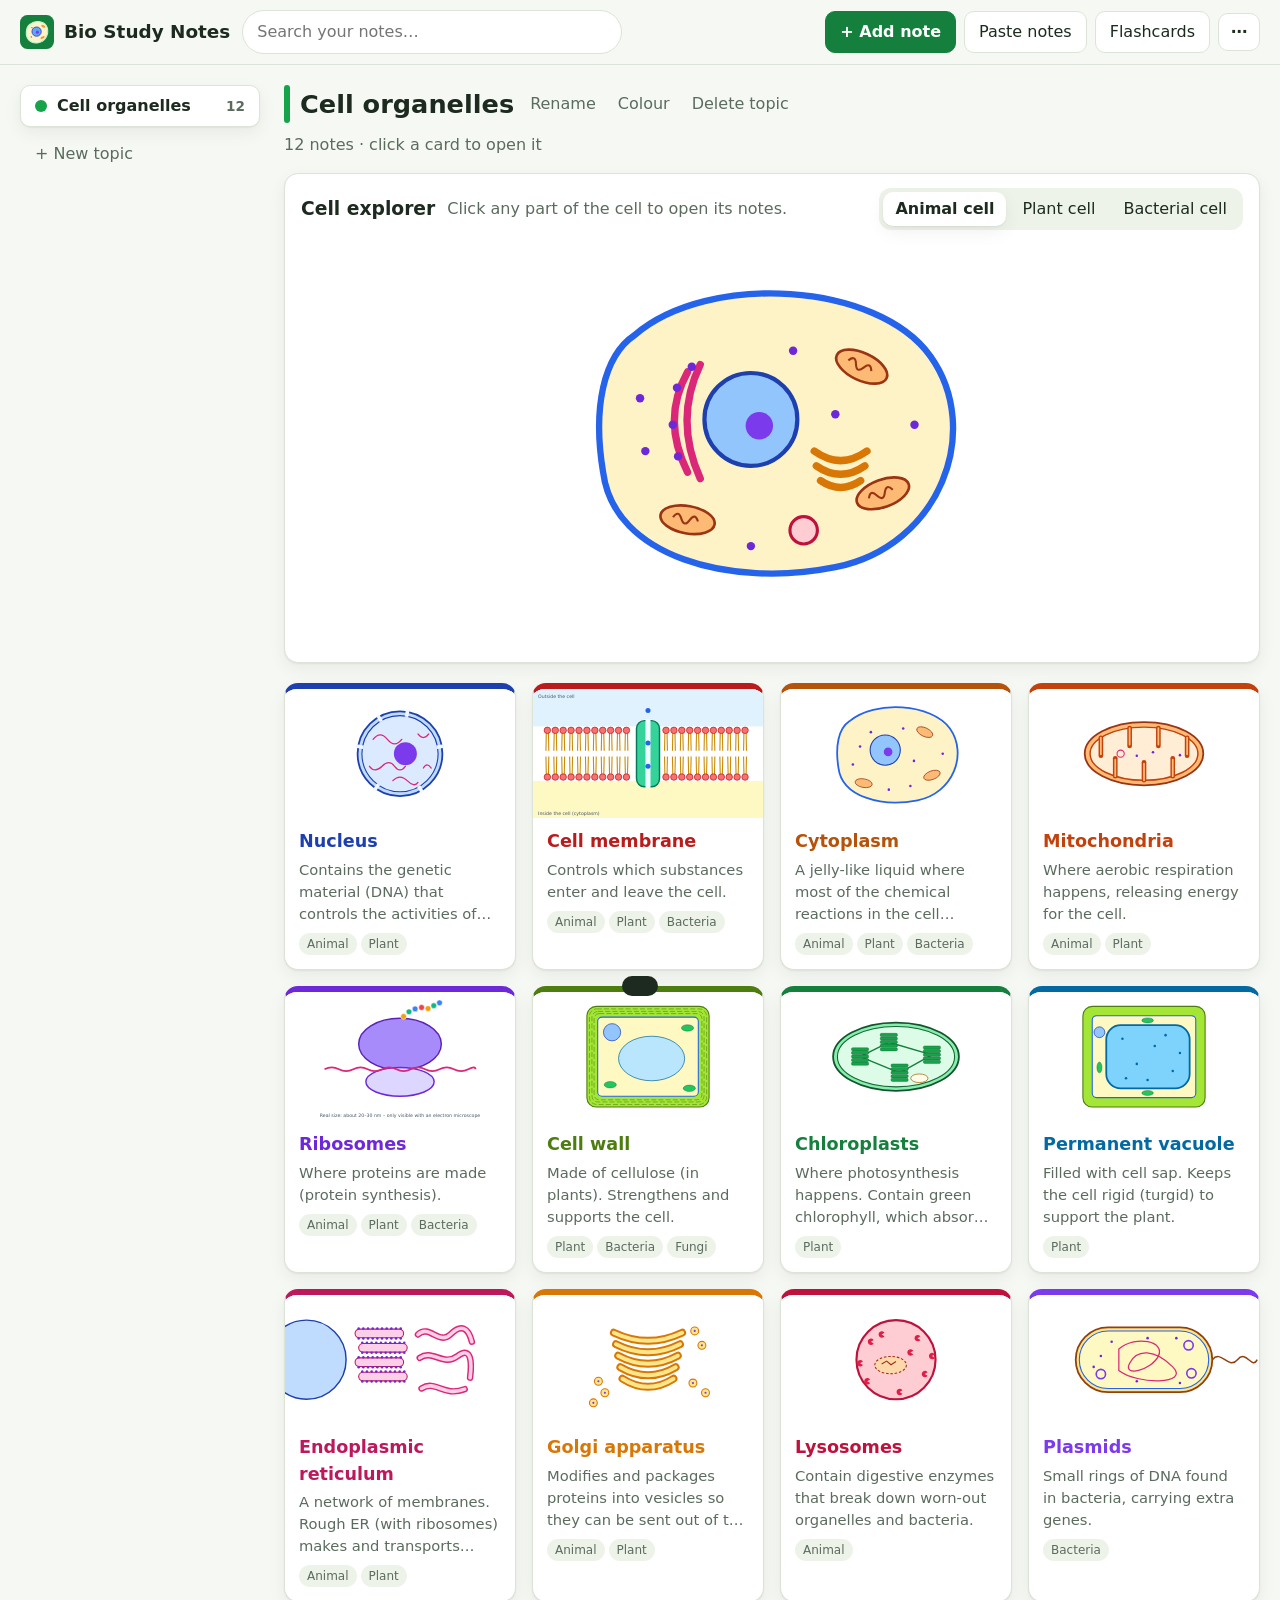
==== biology/index.html @ 231c959c "Add Bio Study Notes: a separate biology revision app in biology/ Topics of clickable note cards, col" ====
<!doctype html>
<html lang="en">
<head>
  <meta charset="utf-8">
  <meta name="viewport" content="width=device-width, initial-scale=1">
  <title>Bio Study Notes</title>
  <meta name="description" content="Organise your biology notes into topics with coloured, labelled diagrams and flashcards.">
  <meta name="theme-color" content="#15803d">
  <link rel="manifest" href="manifest.webmanifest">
  <link rel="icon" href="icons/icon.svg" type="image/svg+xml">
  <link rel="apple-touch-icon" href="icons/icon-192.png">
  <link rel="stylesheet" href="style.css">
</head>
<body>
  <header class="top">
    <a class="brand" href="./"><img src="icons/icon.svg" alt="" width="34" height="34"><span>Bio Study Notes</span></a>
    <input id="search" type="search" placeholder="Search your notes…" aria-label="Search your notes">
    <div class="actions">
      <button id="btn-add" class="primary">+ Add note</button>
      <button id="btn-paste">Paste notes</button>
      <button id="btn-cards">Flashcards</button>
      <button id="btn-install" hidden>Install app</button>
      <details class="more">
        <summary aria-label="More options">⋯</summary>
        <div class="menu">
          <button id="btn-export">Download a backup</button>
          <button id="btn-import">Load a backup…</button>
          <button id="btn-reset">Reset to starter notes</button>
          <input id="file-import" type="file" accept=".json,application/json" hidden>
        </div>
      </details>
    </div>
  </header>
  <div class="layout">
    <nav id="topics" aria-label="Topics"></nav>
    <main id="main"></main>
  </div>
  <dialog id="dlg"></dialog>
  <div id="toast" role="status"></div>
  <script type="module" src="app.js"></script>
</body>
</html>
---- biology/style.css ----
:root {
  --bg: #f6f8f4; --panel: #ffffff; --panel2: #eef3ea; --ink: #1c2a1f; --muted: #5b6b5e; --line: #dbe4d6;
  --accent: #15803d; --accent-ink: #ffffff; --shadow: 0 1px 2px rgb(0 0 0 / .06), 0 6px 18px rgb(0 0 0 / .06);
  --fig: #ffffff; --radius: 14px;
  color-scheme: light;
}
@media (prefers-color-scheme: dark) {
  :root:not([data-theme="light"]) {
    --bg: #121814; --panel: #1b231d; --panel2: #232d25; --ink: #e8efe9; --muted: #9fb0a2; --line: #2f3b31;
    --accent: #22c55e; --accent-ink: #062b12; --shadow: 0 1px 2px rgb(0 0 0 / .4); --fig: #f8faf7; color-scheme: dark;
  }
}
:root[data-theme="dark"] {
  --bg: #121814; --panel: #1b231d; --panel2: #232d25; --ink: #e8efe9; --muted: #9fb0a2; --line: #2f3b31;
  --accent: #22c55e; --accent-ink: #062b12; --shadow: 0 1px 2px rgb(0 0 0 / .4); --fig: #f8faf7; color-scheme: dark;
}

* { box-sizing: border-box; }
body { margin: 0; background: var(--bg); color: var(--ink); font: 16px/1.5 system-ui, -apple-system, "Segoe UI", Roboto, sans-serif; }
button, input, select, textarea { font: inherit; color: inherit; }
button { cursor: pointer; border: 1px solid var(--line); background: var(--panel); border-radius: 10px; padding: 8px 14px; }
button:hover { border-color: var(--accent); }
button.primary { background: var(--accent); color: var(--accent-ink); border-color: var(--accent); font-weight: 600; }
button.danger { color: #dc2626; }
button.link { border: none; background: none; padding: 4px 6px; color: var(--muted); }
:focus-visible { outline: 3px solid color-mix(in srgb, var(--accent) 60%, transparent); outline-offset: 2px; }

/* header */
.top { position: sticky; top: 0; z-index: 5; display: flex; gap: 12px; align-items: center; flex-wrap: wrap;
  padding: 10px 20px; background: color-mix(in srgb, var(--bg) 88%, transparent); backdrop-filter: blur(8px); border-bottom: 1px solid var(--line); }
.brand { display: flex; align-items: center; gap: 10px; font-weight: 700; font-size: 1.15rem; color: inherit; text-decoration: none; }
#search { flex: 1 1 200px; max-width: 380px; padding: 9px 14px; border-radius: 999px; border: 1px solid var(--line); background: var(--panel); }
.actions { display: flex; gap: 8px; align-items: center; margin-left: auto; flex-wrap: wrap; }
.more { position: relative; }
.more summary { list-style: none; cursor: pointer; padding: 6px 12px; border: 1px solid var(--line); border-radius: 10px; background: var(--panel); font-weight: 700; }
.more summary::-webkit-details-marker { display: none; }
.menu { position: absolute; right: 0; top: calc(100% + 6px); display: grid; gap: 4px; padding: 6px; min-width: 210px;
  background: var(--panel); border: 1px solid var(--line); border-radius: 12px; box-shadow: var(--shadow); }
.menu button { border: none; text-align: left; }
.menu button:hover { background: var(--panel2); }

/* layout */
.layout { display: grid; grid-template-columns: 240px 1fr; gap: 24px; max-width: 1300px; margin: 0 auto; padding: 20px; }
#topics { display: flex; flex-direction: column; gap: 6px; position: sticky; top: 80px; align-self: start; }
.topic { display: flex; align-items: center; gap: 10px; text-align: left; border-color: transparent; background: transparent; }
.topic .dot { width: 12px; height: 12px; border-radius: 50%; background: var(--c); flex: none; }
.topic .nm { flex: 1; }
.topic .n { color: var(--muted); font-size: .85rem; }
.topic.on { background: var(--panel); border-color: var(--line); box-shadow: var(--shadow); font-weight: 600; }
.topic.add { color: var(--muted); }

main h2 { margin: 0; font-size: 1.6rem; }
.main-head { display: flex; align-items: center; gap: 10px; flex-wrap: wrap; margin-bottom: 16px; }
.main-head .bar { width: 6px; align-self: stretch; border-radius: 3px; background: var(--c); }
.main-head .sub { color: var(--muted); width: 100%; margin: 0; }

/* cell explorer */
.explorer { background: var(--panel); border: 1px solid var(--line); border-radius: var(--radius); padding: 14px 16px; margin-bottom: 20px; box-shadow: var(--shadow); }
.ex-head { display: flex; align-items: center; gap: 12px; flex-wrap: wrap; }
.ex-head h3 { margin: 0; }
.ex-head p { margin: 0; color: var(--muted); flex: 1; }
.tabs { display: flex; gap: 4px; background: var(--panel2); padding: 4px; border-radius: 12px; }
.tabs button { border: none; background: none; padding: 5px 12px; }
.tabs button.on { background: var(--panel); box-shadow: var(--shadow); font-weight: 600; }
.ex-svg { background: var(--fig); border-radius: 12px; margin-top: 10px; }
svg.cell { display: block; width: 100%; max-height: 380px; }
.part { cursor: pointer; transition: filter .15s; outline: none; }
.part:hover, .part:focus-visible { filter: brightness(1.12) drop-shadow(0 0 6px rgb(0 0 0 / .35)); }
.ex-tip { min-height: 1.5em; color: var(--muted); font-size: .9rem; margin: 6px 2px 0; }

/* cards */
.grid { display: grid; grid-template-columns: repeat(auto-fill, minmax(220px, 1fr)); gap: 16px; }
.card { display: flex; flex-direction: column; padding: 0; overflow: hidden; text-align: left; border-radius: var(--radius);
  border: 1px solid var(--line); box-shadow: var(--shadow); border-top: 6px solid var(--c); transition: transform .12s, box-shadow .12s; }
.card:hover { transform: translateY(-2px); border-color: var(--c); }
.thumb { background: var(--fig); aspect-ratio: 16 / 9; display: grid; place-items: center; overflow: hidden; }
.thumb svg, .thumb img { width: 100%; height: 100%; object-fit: cover; }
.thumb .initial { font-size: 2.6rem; font-weight: 800; color: var(--c); }
.card .body { padding: 10px 14px 14px; }
.card h3 { margin: 0 0 4px; color: var(--c); font-size: 1.1rem; }
.card p { margin: 0; color: var(--muted); font-size: .92rem; display: -webkit-box; -webkit-line-clamp: 3; -webkit-box-orient: vertical; overflow: hidden; }
.chips { display: flex; gap: 4px; flex-wrap: wrap; margin-top: 8px; }
.chip { font-size: .75rem; padding: 2px 8px; border-radius: 999px; background: var(--panel2); color: var(--muted); }
.empty { text-align: center; color: var(--muted); padding: 40px 10px; border: 2px dashed var(--line); border-radius: var(--radius); }
.empty button { margin: 6px; }
.where { font-size: .8rem; color: var(--muted); }

/* dialogs */
dialog { border: none; border-radius: 18px; padding: 0; background: var(--panel); color: var(--ink); width: min(1040px, calc(100vw - 24px)); max-height: calc(100vh - 24px); box-shadow: 0 20px 60px rgb(0 0 0 / .35); }
dialog::backdrop { background: rgb(10 20 12 / .55); }
dialog.small { width: min(620px, calc(100vw - 24px)); }
.dlg-head { display: flex; align-items: flex-start; gap: 12px; padding: 18px 22px 12px; border-bottom: 1px solid var(--line); }
.dlg-head h2 { margin: 0; color: var(--c, var(--ink)); font-size: 1.7rem; line-height: 1.2; }
.dlg-head .grow { flex: 1; }
.dlg-body { padding: 18px 22px; }
.dlg-foot { display: flex; align-items: center; gap: 8px; padding: 12px 22px 18px; border-top: 1px solid var(--line); flex-wrap: wrap; }
.dlg-foot .grow { flex: 1; text-align: center; color: var(--muted); font-size: .9rem; }

/* detail */
.detail .dlg-head { border-top: 8px solid var(--c); border-radius: 18px 18px 0 0; }
.d-body { display: grid; grid-template-columns: minmax(0, 1fr) minmax(0, 1.35fr); gap: 24px; }
.d-body.textonly { grid-template-columns: 1fr; }
.def { font-size: 1.15rem; margin: 0 0 14px; padding: 12px 14px; border-left: 5px solid var(--c); background: var(--panel2); border-radius: 0 10px 10px 0; }
.d-text h4 { margin: 16px 0 6px; font-size: .8rem; text-transform: uppercase; letter-spacing: .06em; color: var(--muted); }
.d-text ul { margin: 0; padding-left: 20px; }
.legend { list-style: none; margin: 0; padding: 0; display: grid; gap: 4px; }
.legend li { padding: 5px 8px; border-radius: 8px; cursor: pointer; border-left: 5px solid var(--lc); }
.legend li:hover, .legend li.hover { background: var(--panel2); }
.legend b { color: var(--lc); transition: filter .2s; }
@media (prefers-color-scheme: dark) { .legend b { color: color-mix(in srgb, var(--lc) 55%, white); } }
.legend span { color: var(--muted); font-size: .92rem; }
.fig { background: var(--fig); border-radius: 12px; border: 1px solid var(--line); }
svg.dg { display: block; width: 100%; height: auto; }
svg.dg text { font: 700 15px system-ui, sans-serif; paint-order: stroke; stroke: #fff; stroke-width: 4px; transition: opacity .2s; }
svg.dg text.note { font-weight: 500; font-size: 13px; fill: #475569; stroke: none; }
svg.dg .lb { transition: opacity .15s; }
svg.dg.hl .lb { opacity: .2; }
svg.dg.hl .lb.on { opacity: 1; }
.quiz svg.dg .lb text { opacity: 0; }
.quiz svg.dg .lb.show text { opacity: 1; }
.quiz .legend b { filter: blur(6px); }
.quiz .legend li.show b { filter: none; }
.quiz-toggle { display: flex; gap: 8px; align-items: center; margin-top: 10px; color: var(--muted); font-size: .92rem; cursor: pointer; }
.myimg { margin: 14px 0 0; }
.myimg img { width: 100%; border-radius: 12px; border: 1px solid var(--line); }
.myimg figcaption { color: var(--muted); font-size: .85rem; }

/* forms */
.form { display: grid; gap: 14px; }
.form label { display: grid; gap: 4px; font-weight: 600; font-size: .92rem; }
.form small { font-weight: 400; color: var(--muted); }
.form input[type=text], .form textarea, .form select { padding: 9px 12px; border-radius: 10px; border: 1px solid var(--line); background: var(--bg); font-weight: 400; }
.form textarea { resize: vertical; min-height: 80px; }
.row2 { display: grid; grid-template-columns: 1fr 1fr; gap: 14px; }
.preview { background: var(--fig); border-radius: 10px; border: 1px solid var(--line); max-width: 360px; }
.preview:empty { display: none; }
.imgrow { display: flex; gap: 10px; align-items: center; flex-wrap: wrap; }
.imgrow img { max-height: 90px; border-radius: 8px; border: 1px solid var(--line); }
.hint { background: var(--panel2); border-radius: 10px; padding: 10px 14px; font-size: .9rem; color: var(--muted); margin: 0; }
.hint code { white-space: pre; display: block; color: var(--ink); margin-top: 6px; font-size: .85rem; }

/* flashcards */
.fc { min-height: 260px; display: grid; place-items: center; text-align: center; padding: 20px; border-radius: 16px; border: 2px solid var(--c); background: var(--panel2); }
.fc .q { font-size: 1.3rem; max-width: 640px; }
.fc .a { font-size: 1.15rem; margin-top: 14px; padding-top: 14px; border-top: 2px dashed var(--line); color: var(--c); font-weight: 600; }
.fc .fig { max-width: 560px; margin: 10px auto 0; }
.fc-bar { height: 8px; border-radius: 4px; background: var(--panel2); overflow: hidden; margin-bottom: 14px; }
.fc-bar div { height: 100%; background: var(--accent); transition: width .2s; }
.score { font-size: 3rem; font-weight: 800; color: var(--accent); margin: 0; }

#toast { position: fixed; left: 50%; bottom: 24px; transform: translate(-50%, 120px); background: #1c2a1f; color: #fff; padding: 10px 18px; border-radius: 12px; transition: transform .25s; z-index: 50; max-width: calc(100vw - 32px); }
#toast.show { transform: translate(-50%, 0); }

@media (max-width: 800px) {
  .top { padding: 10px 16px; }
  .actions { margin-left: 0; }
  .layout { grid-template-columns: 1fr; padding: 12px 16px; gap: 14px; }
  #topics { position: static; flex-direction: row; overflow-x: auto; padding-bottom: 4px; }
  .topic { flex: none; }
  .d-body, .row2 { grid-template-columns: 1fr; }
  .dlg-head, .dlg-body, .dlg-foot { padding-left: 16px; padding-right: 16px; }
  .dlg-head h2 { font-size: 1.35rem; }
}
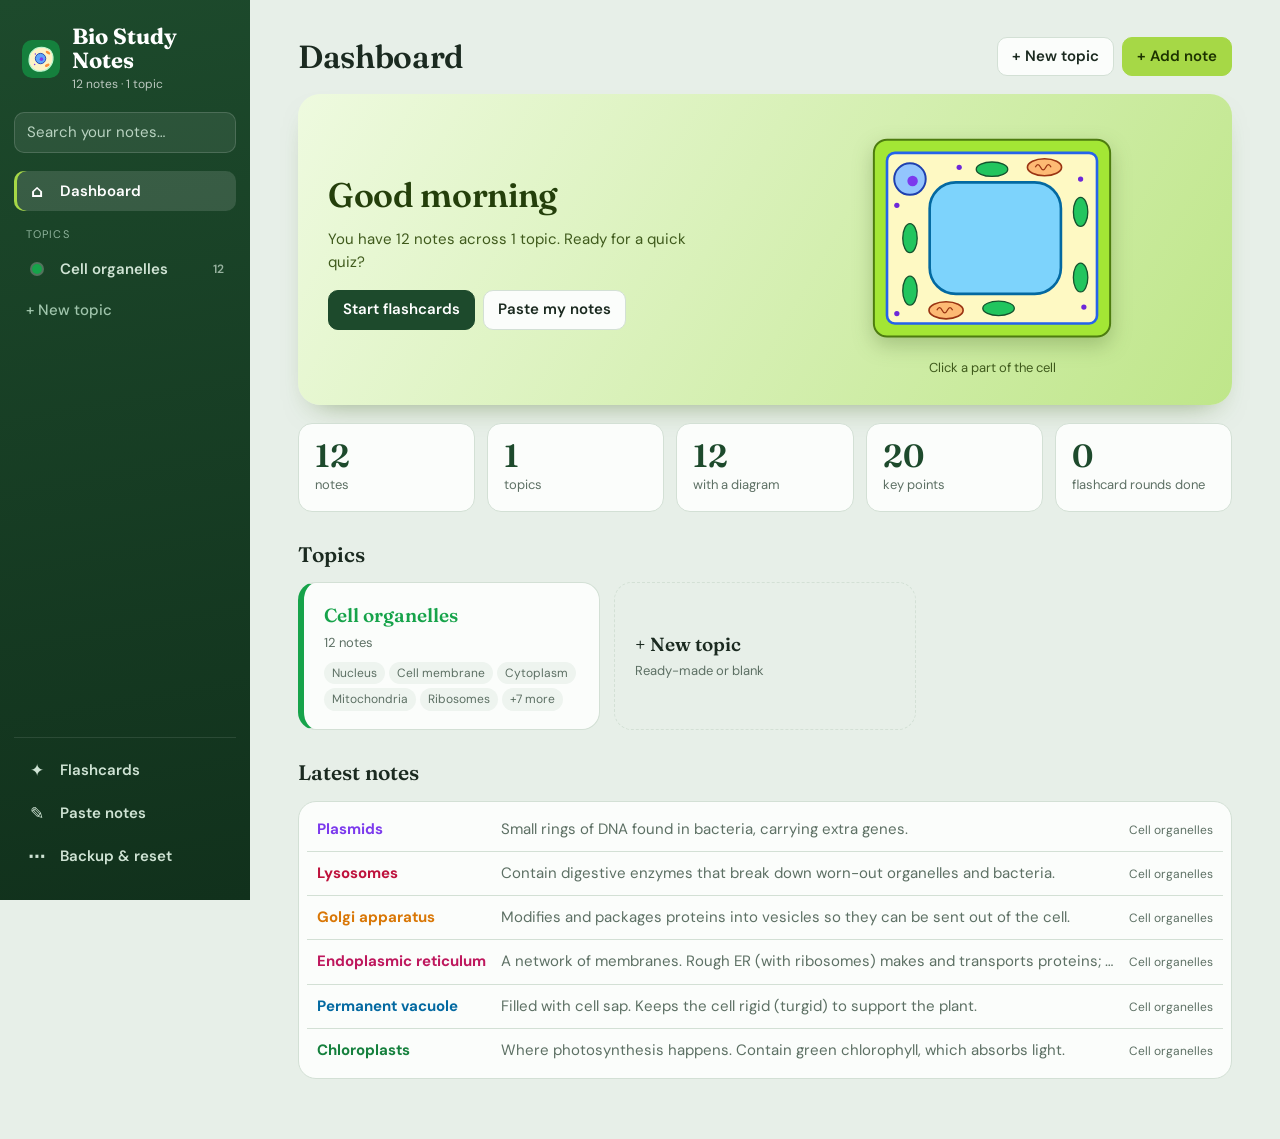
==== commit b2b9a7f5: "Bio Study Notes: Coop Ledger-style layout (trial branch) Dark green sidebar with topics and tools, a" ====
--- a/biology/index.html
+++ b/biology/index.html
@@ -5,34 +5,35 @@
   <meta name="viewport" content="width=device-width, initial-scale=1">
   <title>Bio Study Notes</title>
   <meta name="description" content="Organise your biology notes into topics with coloured, labelled diagrams and flashcards.">
-  <meta name="theme-color" content="#15803d">
+  <meta name="theme-color" content="#1d4a2c">
+  <link rel="preconnect" href="https://fonts.googleapis.com">
+  <link href="https://fonts.googleapis.com/css2?family=DM+Sans:wght@400;500;700&family=Fraunces:opsz,wght@9..144,500;9..144,600;9..144,700&display=swap" rel="stylesheet">
   <link rel="manifest" href="manifest.webmanifest">
   <link rel="icon" href="icons/icon.svg" type="image/svg+xml">
   <link rel="apple-touch-icon" href="icons/icon-192.png">
   <link rel="stylesheet" href="style.css">
 </head>
 <body>
-  <header class="top">
-    <a class="brand" href="./"><img src="icons/icon.svg" alt="" width="34" height="34"><span>Bio Study Notes</span></a>
-    <input id="search" type="search" placeholder="Search your notes…" aria-label="Search your notes">
-    <div class="actions">
-      <button id="btn-add" class="primary">+ Add note</button>
-      <button id="btn-paste">Paste notes</button>
-      <button id="btn-cards">Flashcards</button>
-      <button id="btn-install" hidden>Install app</button>
-      <details class="more">
-        <summary aria-label="More options">⋯</summary>
-        <div class="menu">
-          <button id="btn-export">Download a backup</button>
-          <button id="btn-import">Load a backup…</button>
-          <button id="btn-reset">Reset to starter notes</button>
-          <input id="file-import" type="file" accept=".json,application/json" hidden>
-        </div>
-      </details>
-    </div>
-  </header>
-  <div class="layout">
-    <nav id="topics" aria-label="Topics"></nav>
+  <div class="shell">
+    <aside>
+      <a class="brand" href="./"><img src="icons/icon.svg" alt="" width="38" height="38"><div><h1>Bio Study Notes</h1><small id="sub"></small></div></a>
+      <input id="search" type="search" placeholder="Search your notes…" aria-label="Search your notes">
+      <nav id="topics" aria-label="Topics"></nav>
+      <div class="side-tools">
+        <button id="btn-cards"><span>✦</span>Flashcards</button>
+        <button id="btn-paste"><span>✎</span>Paste notes</button>
+        <button id="btn-install" hidden><span>⤓</span>Install app</button>
+        <details class="more">
+          <summary><span>⋯</span>Backup &amp; reset</summary>
+          <div class="menu">
+            <button id="btn-export">Download a backup</button>
+            <button id="btn-import">Load a backup…</button>
+            <button id="btn-reset">Reset to starter notes</button>
+            <input id="file-import" type="file" accept=".json,application/json" hidden>
+          </div>
+        </details>
+      </div>
+    </aside>
     <main id="main"></main>
   </div>
   <dialog id="dlg"></dialog>
--- a/biology/style.css
+++ b/biology/style.css
@@ -1,58 +1,109 @@
+/* Layout and look borrowed from Coop Ledger: dark sidebar, dashboard hero, stat tiles, serif headings. */
 :root {
-  --bg: #f6f8f4; --panel: #ffffff; --panel2: #eef3ea; --ink: #1c2a1f; --muted: #5b6b5e; --line: #dbe4d6;
-  --accent: #15803d; --accent-ink: #ffffff; --shadow: 0 1px 2px rgb(0 0 0 / .06), 0 6px 18px rgb(0 0 0 / .06);
-  --fig: #ffffff; --radius: 14px;
+  --bg: #e7efe8; --panel: #fbfdfb; --panel2: #eef4ef; --ink: #1b2a20; --muted: #5d7064; --line: #d3e0d5;
+  --side: #1d4a2c; --side2: #11311c; --leaf: #a6d846; --leaf-ink: #1d3300; --pri: #1d4a2c;
+  --hero1: #eefadf; --hero2: #bfe68a; --hero-ink: #243f0b; --hero-sub: #3f5a1c;
+  --accent: var(--leaf); --accent-ink: var(--leaf-ink); --stat: var(--pri);
+  --shadow: 0 14px 28px -20px rgb(17 49 28 / .55); --fig: #ffffff; --radius: 18px;
+  --serif: Fraunces, Georgia, serif; --sans: "DM Sans", system-ui, sans-serif;
   color-scheme: light;
 }
 @media (prefers-color-scheme: dark) {
   :root:not([data-theme="light"]) {
-    --bg: #121814; --panel: #1b231d; --panel2: #232d25; --ink: #e8efe9; --muted: #9fb0a2; --line: #2f3b31;
-    --accent: #22c55e; --accent-ink: #062b12; --shadow: 0 1px 2px rgb(0 0 0 / .4); --fig: #f8faf7; color-scheme: dark;
+    --bg: #121915; --panel: #1b241e; --panel2: #232f27; --ink: #e6eee8; --muted: #9db0a3; --line: #2f3d33;
+    --hero1: #23401a; --hero2: #345e1f; --hero-ink: #eaf7d6; --hero-sub: #cfe5b3; --fig: #f8faf7; --stat: var(--leaf); color-scheme: dark;
   }
 }
 :root[data-theme="dark"] {
-  --bg: #121814; --panel: #1b231d; --panel2: #232d25; --ink: #e8efe9; --muted: #9fb0a2; --line: #2f3b31;
-  --accent: #22c55e; --accent-ink: #062b12; --shadow: 0 1px 2px rgb(0 0 0 / .4); --fig: #f8faf7; color-scheme: dark;
+  --bg: #121915; --panel: #1b241e; --panel2: #232f27; --ink: #e6eee8; --muted: #9db0a3; --line: #2f3d33;
+  --hero1: #23401a; --hero2: #345e1f; --hero-ink: #eaf7d6; --hero-sub: #cfe5b3; --fig: #f8faf7; --stat: var(--leaf); color-scheme: dark;
 }
 
 * { box-sizing: border-box; }
-body { margin: 0; background: var(--bg); color: var(--ink); font: 16px/1.5 system-ui, -apple-system, "Segoe UI", Roboto, sans-serif; }
+body { margin: 0; background: var(--bg); color: var(--ink); font: 15px/1.55 var(--sans); }
+h1, h2, h3 { font-family: var(--serif); font-weight: 600; }
 button, input, select, textarea { font: inherit; color: inherit; }
-button { cursor: pointer; border: 1px solid var(--line); background: var(--panel); border-radius: 10px; padding: 8px 14px; }
-button:hover { border-color: var(--accent); }
-button.primary { background: var(--accent); color: var(--accent-ink); border-color: var(--accent); font-weight: 600; }
-button.danger { color: #dc2626; }
+button { cursor: pointer; border: 1px solid var(--line); background: var(--panel); border-radius: 10px; padding: 7px 14px; font-weight: 600; }
+button:hover { border-color: var(--pri); }
+button.primary { background: var(--leaf); color: var(--leaf-ink); border-color: var(--leaf); }
+button.primary:hover { background: #b8e264; border-color: #b8e264; }
+button.danger { color: #bb4a33; }
+button.danger:hover { border-color: #bb4a33; }
 button.link { border: none; background: none; padding: 4px 6px; color: var(--muted); }
-:focus-visible { outline: 3px solid color-mix(in srgb, var(--accent) 60%, transparent); outline-offset: 2px; }
-
-/* header */
-.top { position: sticky; top: 0; z-index: 5; display: flex; gap: 12px; align-items: center; flex-wrap: wrap;
-  padding: 10px 20px; background: color-mix(in srgb, var(--bg) 88%, transparent); backdrop-filter: blur(8px); border-bottom: 1px solid var(--line); }
-.brand { display: flex; align-items: center; gap: 10px; font-weight: 700; font-size: 1.15rem; color: inherit; text-decoration: none; }
-#search { flex: 1 1 200px; max-width: 380px; padding: 9px 14px; border-radius: 999px; border: 1px solid var(--line); background: var(--panel); }
-.actions { display: flex; gap: 8px; align-items: center; margin-left: auto; flex-wrap: wrap; }
+:focus-visible { outline: 2px solid var(--leaf); outline-offset: 2px; }
+@media (prefers-reduced-motion: no-preference) { button { transition: background .15s, border-color .15s, transform .15s, box-shadow .15s; } }
+
+/* shell: sidebar + page */
+.shell { display: grid; grid-template-columns: 250px 1fr; min-height: 100vh; }
+aside { background: linear-gradient(170deg, var(--side), var(--side2)); color: #fff; padding: 24px 14px; position: sticky; top: 0; height: 100vh;
+  display: flex; flex-direction: column; gap: 18px; overflow-y: auto; }
+.brand { display: flex; align-items: center; gap: 12px; padding: 0 8px; color: inherit; text-decoration: none; }
+.brand img { flex: none; border-radius: 10px; }
+.brand h1 { margin: 0; font-size: 22px; line-height: 1.1; font-weight: 700; }
+.brand small { display: block; font-size: 12px; opacity: .7; margin-top: 3px; }
+#search { width: 100%; padding: 8px 12px; border-radius: 10px; border: 1px solid rgb(255 255 255 / .15); background: rgb(255 255 255 / .08); color: #fff; }
+#search::placeholder { color: #b9d3c1; }
+#search:focus { outline: none; border-color: var(--leaf); box-shadow: 0 0 0 3px rgb(166 216 70 / .35); }
+#topics { display: flex; flex-direction: column; gap: 3px; }
+.nav-label { font-size: 11px; text-transform: uppercase; letter-spacing: .1em; color: #8fb39c; padding: 12px 12px 4px; }
+.topic, .side-tools button, .more summary { display: flex; align-items: center; gap: 12px; width: 100%; text-align: left; background: none; border: 0;
+  border-radius: 10px; color: #cfe3d4; padding: 9px 12px; font: 600 15px var(--sans); cursor: pointer; }
+.topic:hover, .side-tools button:hover, .more summary:hover { background: rgb(255 255 255 / .07); color: #fff; }
+.topic.on { background: rgb(255 255 255 / .13); color: #fff; box-shadow: inset 3px 0 var(--leaf); }
+.topic .dot { width: 10px; height: 10px; border-radius: 50%; background: var(--c); flex: none; margin: 0 6px 0 6px; box-shadow: 0 0 0 2px rgb(255 255 255 / .25); }
+.topic .ico, .side-tools span { width: 22px; text-align: center; font-size: 17px; }
+.topic .nm { flex: 1; }
+.topic .n { font-size: 12px; opacity: .7; }
+.topic.add { color: #9fc4ab; font-weight: 500; }
+.side-tools { margin-top: auto; display: flex; flex-direction: column; gap: 3px; border-top: 1px solid rgb(255 255 255 / .1); padding-top: 12px; }
 .more { position: relative; }
-.more summary { list-style: none; cursor: pointer; padding: 6px 12px; border: 1px solid var(--line); border-radius: 10px; background: var(--panel); font-weight: 700; }
+.more summary { list-style: none; }
 .more summary::-webkit-details-marker { display: none; }
-.menu { position: absolute; right: 0; top: calc(100% + 6px); display: grid; gap: 4px; padding: 6px; min-width: 210px;
-  background: var(--panel); border: 1px solid var(--line); border-radius: 12px; box-shadow: var(--shadow); }
-.menu button { border: none; text-align: left; }
+.menu { position: absolute; left: 0; bottom: calc(100% + 6px); display: grid; gap: 4px; padding: 6px; min-width: 220px;
+  background: var(--panel); color: var(--ink); border: 1px solid var(--line); border-radius: 12px; box-shadow: 0 20px 40px rgb(0 0 0 / .3); }
+.menu button { border: none; text-align: left; font-weight: 500; }
 .menu button:hover { background: var(--panel2); }
-
-/* layout */
-.layout { display: grid; grid-template-columns: 240px 1fr; gap: 24px; max-width: 1300px; margin: 0 auto; padding: 20px; }
-#topics { display: flex; flex-direction: column; gap: 6px; position: sticky; top: 80px; align-self: start; }
-.topic { display: flex; align-items: center; gap: 10px; text-align: left; border-color: transparent; background: transparent; }
-.topic .dot { width: 12px; height: 12px; border-radius: 50%; background: var(--c); flex: none; }
-.topic .nm { flex: 1; }
-.topic .n { color: var(--muted); font-size: .85rem; }
-.topic.on { background: var(--panel); border-color: var(--line); box-shadow: var(--shadow); font-weight: 600; }
-.topic.add { color: var(--muted); }
-
-main h2 { margin: 0; font-size: 1.6rem; }
-.main-head { display: flex; align-items: center; gap: 10px; flex-wrap: wrap; margin-bottom: 16px; }
-.main-head .bar { width: 6px; align-self: stretch; border-radius: 3px; background: var(--c); }
-.main-head .sub { color: var(--muted); width: 100%; margin: 0; }
+main { padding: 32px clamp(16px, 4vw, 48px) 60px; max-width: 1180px; width: 100%; min-width: 0; }
+
+/* page headings */
+.bar { display: flex; justify-content: space-between; align-items: center; gap: 12px; flex-wrap: wrap; margin: 0 0 6px; }
+.bar h2 { margin: 0; font-size: 32px; letter-spacing: -.01em; display: flex; align-items: center; gap: 12px; }
+.tdot { width: 14px; height: 14px; border-radius: 50%; background: var(--c); }
+.tools { display: flex; gap: 8px; flex-wrap: wrap; align-items: center; }
+.lead { color: var(--muted); margin: 0 0 18px; }
+.sect-h { font-size: 21px; margin: 26px 0 12px; }
+
+/* dashboard */
+.hero { display: flex; justify-content: space-between; align-items: center; gap: 24px; flex-wrap: wrap; margin: 12px 0 18px; padding: 26px 30px;
+  border-radius: 22px; background: linear-gradient(120deg, var(--hero1), var(--hero2)); box-shadow: 0 14px 30px -18px rgb(60 100 20 / .6); }
+.hello { max-width: 380px; }
+.hello h2 { margin: 0; font-size: 34px; color: var(--hero-ink); letter-spacing: -.01em; }
+.hello p { margin: 6px 0 16px; color: var(--hero-sub); }
+.hello .primary { background: var(--pri); border-color: var(--pri); color: #fff; }
+.hello .primary:hover { background: #2a6340; border-color: #2a6340; }
+.row { display: flex; gap: 8px; flex-wrap: wrap; }
+.hero-art { flex: 1 1 280px; max-width: 420px; text-align: center; }
+.hero-art svg { display: block; width: 100%; height: auto; filter: drop-shadow(0 8px 10px rgb(40 70 10 / .25)); }
+.hero-art small { color: var(--hero-sub); font-size: 13px; }
+.stats { display: grid; grid-template-columns: repeat(auto-fit, minmax(140px, 1fr)); gap: 12px; }
+.stat { background: var(--panel); border: 1px solid var(--line); border-radius: 14px; padding: 14px 16px; }
+.stat b { display: block; font: 600 32px/1.1 var(--serif); color: var(--stat); }
+
+.stat span { color: var(--muted); font-size: 13px; }
+.tgrid { display: grid; grid-template-columns: repeat(auto-fill, minmax(240px, 1fr)); gap: 14px; }
+.tcard { text-align: left; padding: 18px 20px; border-radius: var(--radius); border: 1px solid var(--line); border-left: 6px solid var(--c, var(--line)); font-weight: 400; }
+.tcard:hover { transform: translateY(-3px); box-shadow: var(--shadow); border-color: var(--c, var(--pri)); }
+.tcard h3 { margin: 0; font-size: 19px; color: var(--c, var(--ink)); }
+.tcard .tn { color: var(--muted); font-size: 13px; }
+.tcard.add { border-style: dashed; border-left-width: 1px; background: transparent; }
+.card-list { background: var(--panel); border: 1px solid var(--line); border-radius: var(--radius); padding: 6px 8px; }
+.list { list-style: none; margin: 0; padding: 0; }
+.list li { border-bottom: 1px solid var(--line); }
+.list li:last-child { border: 0; }
+.lrow { display: grid; grid-template-columns: 170px 1fr auto; gap: 14px; align-items: baseline; width: 100%; text-align: left; border: 0; background: none; padding: 10px 10px; font-weight: 400; }
+.lrow:hover { background: var(--panel2); }
+.lrow span { color: var(--muted); white-space: nowrap; overflow: hidden; text-overflow: ellipsis; }
+.lrow small { color: var(--muted); font-size: 12px; }
 
 /* cell explorer */
 .explorer { background: var(--panel); border: 1px solid var(--line); border-radius: var(--radius); padding: 14px 16px; margin-bottom: 20px; box-shadow: var(--shadow); }
@@ -152,12 +203,40 @@
 #toast.show { transform: translate(-50%, 0); }
 
 @media (max-width: 800px) {
-  .top { padding: 10px 16px; }
-  .actions { margin-left: 0; }
-  .layout { grid-template-columns: 1fr; padding: 12px 16px; gap: 14px; }
-  #topics { position: static; flex-direction: row; overflow-x: auto; padding-bottom: 4px; }
-  .topic { flex: none; }
+  /* the sidebar becomes a bar across the top, like Coop Ledger on a phone */
+  .shell { display: block; }
+  aside { position: static; height: auto; padding: 12px 16px 0; gap: 10px; overflow: visible; }
+  .brand h1 { font-size: 20px; }
+  #topics { flex-direction: row; overflow-x: auto; gap: 2px; padding-bottom: 6px; margin: 0 -16px; padding-left: 16px; padding-right: 16px; }
+  .nav-label { display: none; }
+  .topic { width: auto; flex: none; white-space: nowrap; padding: 9px 12px; }
+  .topic.on { box-shadow: inset 0 -3px var(--leaf); border-radius: 10px 10px 0 0; }
+  .side-tools { flex-direction: row; flex-wrap: wrap; margin: 0; padding: 8px 0 10px; }
+  .side-tools button, .more summary { width: auto; padding: 7px 10px; font-size: 14px; gap: 6px; }
+  .menu { bottom: auto; top: calc(100% + 6px); right: 0; left: auto; }
+  main { padding: 20px 16px 48px; }
+  .bar h2 { font-size: 26px; }
+  .hero { padding: 20px; }
+  .hello h2 { font-size: 28px; }
+  .lrow { grid-template-columns: 1fr; gap: 2px; }
   .d-body, .row2 { grid-template-columns: 1fr; }
   .dlg-head, .dlg-body, .dlg-foot { padding-left: 16px; padding-right: 16px; }
   .dlg-head h2 { font-size: 1.35rem; }
 }
+
+/* topic picker */
+.sect { margin: 4px 0 10px; font-size: 1rem; }
+.sect small { font-weight: 400; color: var(--muted); }
+.presets { display: grid; grid-template-columns: repeat(auto-fill, minmax(170px, 1fr)); gap: 10px; margin-bottom: 20px; }
+.preset { display: grid; gap: 2px; text-align: left; border-left: 6px solid var(--c); padding: 10px 12px; }
+.preset b { color: var(--c); }
+.preset span { font-size: .88rem; }
+.preset small { color: var(--muted); font-size: .78rem; }
+.blank-row { display: flex; gap: 8px; }
+.blank-row input { flex: 1; padding: 9px 12px; border-radius: 10px; border: 1px solid var(--line); background: var(--bg); }
+
+/* small fixes for the sidebar layout */
+[hidden] { display: none !important; }
+#toast:empty { display: none; }
+.card { font-weight: 400; }
+svg.cell { max-height: 330px; }
